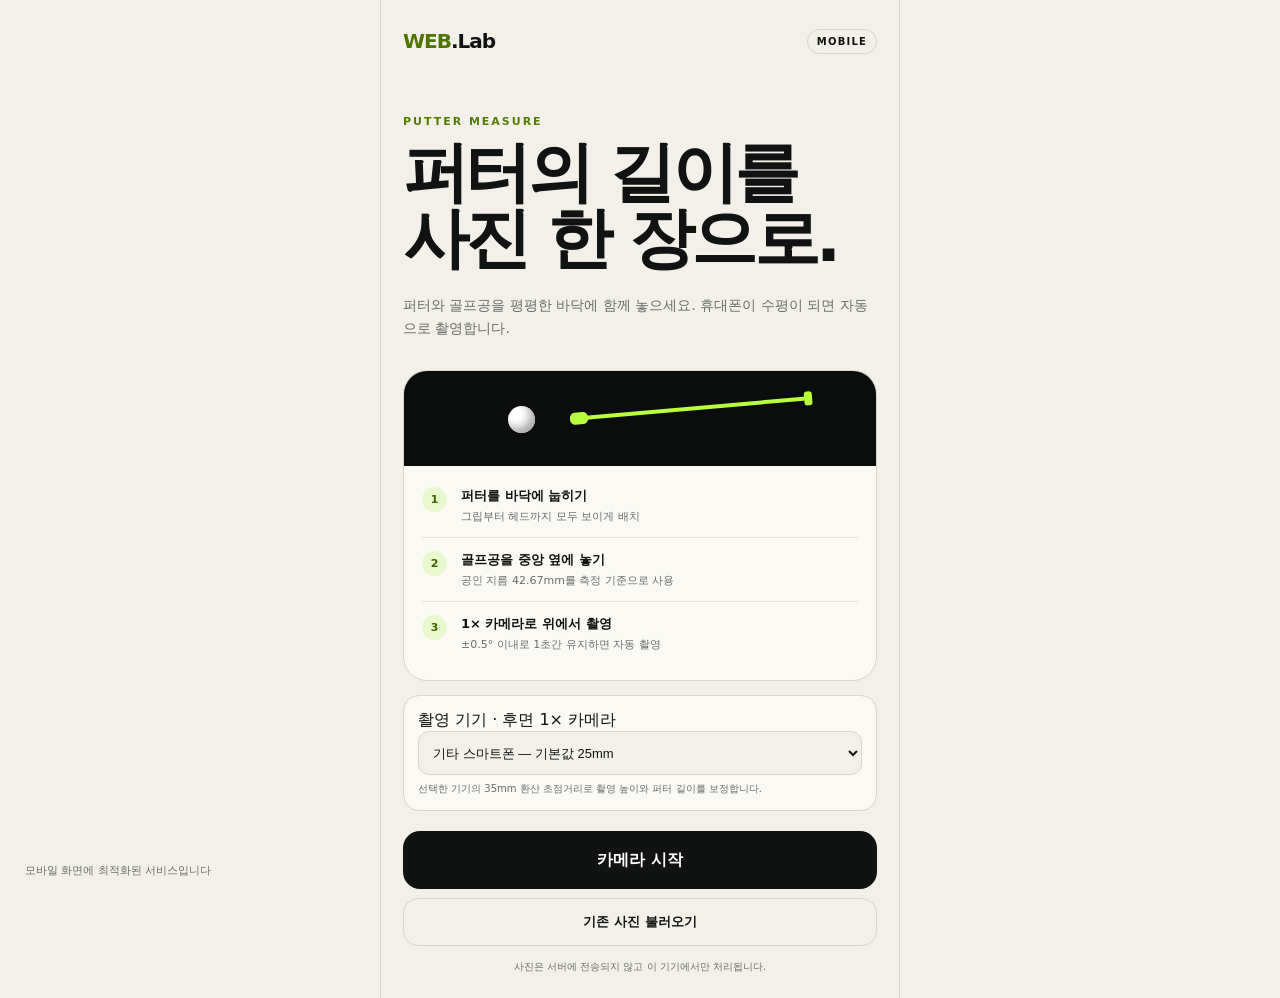
==== index.html @ 3a98b6f4 "Make golf ball detection overlay transparent" ====
<!doctype html>
<html lang="ko">
<head>
  <meta charset="UTF-8">
  <meta name="viewport" content="width=device-width,initial-scale=1,viewport-fit=cover,user-scalable=no">
  <meta name="theme-color" content="#0b0d0c">
  <meta name="description" content="골프공을 기준으로 퍼터 길이를 측정하는 모바일 웹앱">
  <title>WEB.Lab — Putter Measure</title>
  <link rel="stylesheet" href="style.css?v=20260813-3">
  <link rel="stylesheet" href="measure-large.css?v=2">
  <style>.ball-confirm{margin-top:12px;padding:14px;border:1px solid #a7c66a;border-radius:16px;background:#effbd9}.ball-confirm>span{display:block;margin-bottom:8px;font-size:12px;font-weight:750}.size-control{display:grid!important;grid-template-columns:auto 1fr auto!important;align-items:center;gap:8px!important;margin-bottom:12px}.size-control label,.size-control output{font-size:11px;font-weight:800}.size-control input{width:100%;accent-color:#456d00}.ball-confirm>.confirm-actions{display:grid;grid-template-columns:repeat(2,1fr);gap:6px}.ball-confirm .compact{min-height:40px;margin:0;padding:0 7px;border-radius:11px;font-size:11px}.ball-confirm .primary{background:#456d00}</style>
  <style>.file-picker{position:relative;overflow:hidden}.file-picker input{display:block!important;position:absolute;inset:0;width:100%;height:100%;margin:0;opacity:0;cursor:pointer;font-size:100px}.device-field{margin-top:14px;padding:14px;border:1px solid var(--line);border-radius:16px;background:#faf9f4}.device-field label{margin-bottom:8px}.device-field select,.device-field input{width:100%;min-height:44px;padding:0 10px;border:1px solid var(--line);border-radius:11px;background:var(--bg);color:var(--ink);font-size:13px}.device-field small{display:block;margin-top:7px;color:var(--muted);font-size:10px;line-height:1.4}.device-field .custom-focal{margin-top:8px}.height-result{margin-top:12px;padding:16px;border-radius:16px;background:#e9f8ce;color:#294600}.height-result div{display:flex;justify-content:space-between;gap:15px;padding:5px 0;font-size:12px}.height-result b{font-variant-numeric:tabular-nums}.adjust-panel{margin-top:12px;padding:14px;border:1px solid #ffc2b3;border-radius:16px;background:#fff0eb}.adjust-panel b,.adjust-panel span{display:block}.adjust-panel b{font-size:13px}.adjust-panel span{margin-top:5px;color:#76584f;font-size:11px;line-height:1.45}.adjust-panel .primary{margin-top:12px;min-height:48px;background:#e94f2a}.adjust-panel .primary:disabled{opacity:.48;cursor:not-allowed}.canvas-wrap.adjusting{box-shadow:0 0 0 3px #ff633f}.canvas-wrap.adjusting canvas{cursor:grab}.canvas-wrap.adjusting canvas:active{cursor:grabbing}</style>
  <style>.tap-hint[hidden]{display:none!important}</style>
</head>
<body>
  <main>
    <section id="homeScreen" class="screen home active">
      <header><div class="brand"><b>WEB</b>.Lab</div><span class="badge">MOBILE</span></header>
      <div class="hero-copy">
        <p class="eyebrow">PUTTER MEASURE</p>
        <h1>퍼터의 길이를<br>사진 한 장으로.</h1>
        <p>퍼터와 골프공을 평평한 바닥에 함께 놓으세요. 휴대폰이 수평이 되면 자동으로 촬영합니다.</p>
      </div>
      <div class="setup-card">
        <div class="setup-visual" aria-hidden="true"><span class="ball"></span><span class="putter"></span></div>
        <ol>
          <li><b>퍼터를 바닥에 눕히기</b><span>그립부터 헤드까지 모두 보이게 배치</span></li>
          <li><b>골프공을 중앙 옆에 놓기</b><span>공인 지름 42.67mm를 측정 기준으로 사용</span></li>
          <li><b>1× 카메라로 위에서 촬영</b><span>±0.5° 이내로 1초간 유지하면 자동 촬영</span></li>
        </ol>
      </div>
      <div class="device-field"><label for="deviceModel">촬영 기기 · 후면 1× 카메라</label><select id="deviceModel"><option value="25">기타 스마트폰 — 기본값 25mm</option><option value="24">iPhone 15/16/17 Pro — 24mm</option><option value="26">iPhone 12~16 일반·Plus — 26mm</option><option value="23">Android 기본 광각 — 23mm</option><option value="custom">직접 입력</option></select><input id="customFocal" class="custom-focal" type="number" min="18" max="40" step="0.1" value="25" inputmode="decimal" hidden aria-label="35mm 환산 초점거리"><small>선택한 기기의 35mm 환산 초점거리로 촬영 높이와 퍼터 길이를 보정합니다.</small></div>
      <button id="startButton" class="primary">카메라 시작</button>
      <label class="secondary file-picker" for="fileInput">기존 사진 불러오기<input id="fileInput" type="file" accept="image/*" aria-label="기존 사진 선택"></label>
      <p class="privacy">사진은 서버에 전송되지 않고 이 기기에서만 처리됩니다.</p>
    </section>

    <section id="cameraScreen" class="screen camera-screen">
      <video id="camera" playsinline muted></video>
      <div class="camera-shade"></div>
      <div class="camera-top"><button id="closeCamera" aria-label="카메라 닫기">×</button><span><b>퍼터 전체와 골프공을</b><br>촬영 테두리 안에 모두 넣어주세요</span></div>
      <div class="frame"><em>이 테두리 안쪽만 촬영됩니다</em><span></span><span></span><span></span><span></span></div>
      <div class="level-wrap">
        <div id="level" class="level"><i></i><b></b></div>
        <strong id="levelTitle">센서 준비 중</strong>
        <span id="levelDetail">휴대폰을 바닥과 평행하게 맞춰주세요</span>
      </div>
      <div id="countdown" class="countdown" aria-live="assertive"></div>
      <div class="camera-actions"><button id="manualCapture" class="shutter" aria-label="수동 촬영"><i></i></button><span>수동 촬영</span></div>
    </section>

    <section id="measureScreen" class="screen measure-screen">
      <header><button id="retakeButton" class="back">‹ 다시 촬영</button><div class="brand"><b>WEB</b>.Lab</div></header>
        <div class="measure-copy"><p class="eyebrow">CALIBRATION</p><h2 id="stepTitle">골프공을 터치하세요</h2><p id="stepHelp">터치점을 중심으로 원형 영역을 만들고 그 안에서 자동으로 찾습니다.</p></div>
        <div id="canvasWrap" class="canvas-wrap"><canvas id="photoCanvas"></canvas><div id="tapHint" class="tap-hint">1</div></div>
        <div id="ballConfirm" class="ball-confirm" hidden><span>초록색 원을 골프공 테두리에 맞춰주세요.</span><div class="size-control"><label for="ballSize">크기</label><input id="ballSize" type="range" min="70" max="130" value="100" step="1"><output id="ballSizeValue">100%</output></div><div class="confirm-actions"><button id="confirmBall" class="primary compact">맞아요</button><button id="retryBall" class="secondary button compact">다시 선택</button></div></div>
        <div id="adjustPanel" class="adjust-panel" hidden><b>퍼터 끝점을 선택하세요</b><span>그립 끝과 헤드 끝을 차례로 선택하세요.</span><button id="confirmPutter" class="primary" disabled>두 점을 선택하면 측정할 수 있습니다</button></div>
      <div class="progress"><i id="progressBar"></i></div>
    </section>

    <section id="resultScreen" class="screen result-screen">
      <header><div class="brand"><b>WEB</b>.Lab</div><span class="badge">RESULT</span></header>
      <p class="eyebrow">MEASURED LENGTH</p>
      <h2>측정 결과</h2>
      <div class="result-card"><span>퍼터 전체 길이</span><strong id="resultCm">—</strong><em>cm</em><div><b id="resultIn">—</b> inch</div></div>
      <div class="height-result"><div><span>추정 촬영 높이</span><b id="estimatedHeight">—</b></div><div><span>보정 전 길이</span><b id="rawLength">—</b></div><div><span>높이 보정</span><b id="correctionRate">—</b></div><div><span>적용 렌즈</span><b id="focalUsed">—</b></div><div><span>공 검출 지름</span><b id="ballPixelDiameter">—</b></div><div><span>퍼터 선택점 거리</span><b id="putterPixelLength">—</b></div></div>
      <div class="accuracy"><b>기기 정보 기반 보정값</b><p>선택한 후면 1× 렌즈 사양으로 촬영 높이를 추정해 골프공의 높이 차이를 보정했습니다. 실제 스트림 크롭과 공 크기에 따라 오차가 발생할 수 있습니다.</p></div>
      <button id="newMeasure" class="primary">다시 측정하기</button>
    </section>
  </main>
  <canvas id="captureCanvas" hidden></canvas>
  <script src="app.v20.js"></script>
</body>
</html>
---- style.css ----
:root{--bg:#f2f0e9;--ink:#101311;--muted:#696e69;--line:#d6d5ce;--green:#b9ff3d;--dark:#0b0d0c;--red:#ff5d55}*{box-sizing:border-box}html,body{margin:0;min-height:100%;background:var(--bg);color:var(--ink);font-family:Inter,Pretendard,"Noto Sans KR",system-ui,sans-serif}button,input{font:inherit}button{cursor:pointer}.screen{display:none;min-height:100dvh;width:min(100%,520px);margin:auto;padding:calc(22px + env(safe-area-inset-top)) 22px calc(24px + env(safe-area-inset-bottom))}.screen.active{display:flex;flex-direction:column}header{display:flex;align-items:center;justify-content:space-between;height:38px}.brand{font-size:20px;font-weight:900;letter-spacing:-1px}.brand b{color:#4e7500}.badge{border:1px solid var(--line);border-radius:99px;padding:6px 9px;font-size:10px;font-weight:800;letter-spacing:.12em}.hero-copy{padding:55px 0 30px}.eyebrow{margin:0 0 12px;color:#547d00;font-size:11px;font-weight:900;letter-spacing:.18em}.hero-copy h1,.measure-copy h2,.result-screen h2{margin:0;letter-spacing:-.055em;line-height:1}.hero-copy h1{font-size:clamp(42px,12vw,66px)}.hero-copy>p:last-child{margin:22px 0 0;color:var(--muted);line-height:1.65;font-size:14px}.setup-card{border:1px solid var(--line);border-radius:24px;background:#faf9f4;overflow:hidden}.setup-visual{position:relative;height:95px;background:var(--dark)}.ball{position:absolute;left:22%;top:35px;width:27px;height:27px;border-radius:50%;background:white;box-shadow:inset -5px -5px 8px #aaa}.putter{position:absolute;left:38%;top:45px;width:48%;height:4px;background:var(--green);transform:rotate(-5deg);transform-origin:left}.putter:before{content:"";position:absolute;left:-13px;top:-4px;width:18px;height:12px;border-radius:5px;background:var(--green)}.putter:after{content:"";position:absolute;right:-3px;top:-5px;width:8px;height:14px;border-radius:3px;background:var(--green)}ol{list-style:none;margin:0;padding:8px 18px 15px;counter-reset:steps}li{position:relative;padding:13px 0 13px 39px;border-bottom:1px solid #e5e3dc;counter-increment:steps}li:last-child{border:0}li:before{content:counter(steps);position:absolute;left:0;top:13px;width:25px;height:25px;border-radius:50%;display:grid;place-items:center;background:#e9f8ce;color:#416400;font-size:11px;font-weight:900}li b,li span{display:block}li b{font-size:13px}li span{margin-top:4px;color:var(--muted);font-size:11px}.primary{width:100%;min-height:58px;margin-top:20px;border:0;border-radius:17px;background:var(--ink);color:white;font-weight:850}.secondary{display:grid;place-items:center;width:100%;min-height:48px;margin-top:9px;border:1px solid var(--line);border-radius:15px;background:transparent;font-size:13px;font-weight:750}.secondary input{display:none}.privacy{text-align:center;color:var(--muted);font-size:10px;margin:14px 0 0}.camera-screen{position:relative;padding:0;overflow:hidden;background:#000;color:white;max-width:none}.camera-screen video{width:100%;height:100dvh;object-fit:cover}.camera-shade{position:absolute;inset:0;background:linear-gradient(#0008,transparent 25%,transparent 70%,#000b);pointer-events:none}.camera-top{position:absolute;top:calc(16px + env(safe-area-inset-top));left:16px;right:16px;display:flex;align-items:center;gap:12px;font-size:12px}.camera-top button{width:42px;height:42px;border:0;border-radius:50%;background:#0008;color:white;font-size:28px}.frame{position:absolute;inset:17% 7% 27%;border:1px dashed #fff8;border-radius:22px}.frame span{position:absolute;width:28px;height:28px;border-color:var(--green)}.frame span:nth-child(1){top:-1px;left:-1px;border-top:3px solid;border-left:3px solid;border-radius:8px 0}.frame span:nth-child(2){top:-1px;right:-1px;border-top:3px solid;border-right:3px solid;border-radius:0 8px}.frame span:nth-child(3){bottom:-1px;left:-1px;border-bottom:3px solid;border-left:3px solid;border-radius:0 0 0 8px}.frame span:nth-child(4){bottom:-1px;right:-1px;border-bottom:3px solid;border-right:3px solid;border-radius:0 0 8px}.level-wrap{position:absolute;left:0;right:0;bottom:150px;text-align:center}.level{position:relative;width:82px;height:82px;margin:auto;border:1px solid #fff8;border-radius:50%;background:#0004}.level:before,.level:after{content:"";position:absolute;background:#fff4}.level:before{left:10px;right:10px;top:50%;height:1px}.level:after{top:10px;bottom:10px;left:50%;width:1px}.level i{position:absolute;left:50%;top:50%;width:22px;height:22px;margin:-11px;border:2px solid white;border-radius:50%;transition:transform .08s}.level b{position:absolute;inset:30px;border-radius:50%;background:var(--red);transition:background .2s}.level.ok b{background:var(--green)}.level-wrap strong,.level-wrap span{display:block}.level-wrap strong{margin-top:10px;font-size:15px}.level-wrap span{margin-top:4px;color:#fffb;font-size:11px}.camera-actions{position:absolute;bottom:calc(22px + env(safe-area-inset-bottom));left:0;right:0;text-align:center}.shutter{width:66px;height:66px;padding:5px;border:2px solid white;border-radius:50%;background:transparent}.shutter i{display:block;width:100%;height:100%;border-radius:50%;background:white}.camera-actions span{display:block;margin-top:5px;font-size:10px;color:#fffb}.countdown{position:absolute;inset:0;display:grid;place-items:center;pointer-events:none;font-size:110px;font-weight:900;text-shadow:0 3px 20px #000}.measure-screen header .back{border:0;background:none;padding:0;color:var(--ink);font-weight:750}.measure-copy{padding:45px 0 18px}.measure-copy h2,.result-screen h2{font-size:30px}.measure-copy>p:last-child{margin:11px 0 0;color:var(--muted);font-size:13px}.canvas-wrap{position:relative;display:grid;place-items:center;min-height:48dvh;border-radius:20px;overflow:hidden;background:#181a18;touch-action:none}.canvas-wrap canvas{display:block;max-width:100%;max-height:55dvh}.tap-hint{position:absolute;left:12px;bottom:12px;width:31px;height:31px;border-radius:50%;display:grid;place-items:center;background:var(--green);font-size:12px;font-weight:900}.progress{height:4px;margin-top:16px;border-radius:4px;background:var(--line);overflow:hidden}.progress i{display:block;width:0;height:100%;background:#628f00;transition:width .2s}.measure-actions{display:flex;gap:8px}.measure-actions .button{margin-top:12px;min-height:44px}.result-screen{justify-content:flex-start}.result-screen>.eyebrow{margin-top:65px}.result-screen h2{margin-bottom:28px}.result-card{padding:28px;border-radius:24px;background:var(--dark);color:white}.result-card>span{display:block;color:#fff9;font-size:12px}.result-card>strong{display:inline-block;margin-top:22px;font-size:72px;line-height:.9;letter-spacing:-.07em}.result-card>em{margin-left:8px;color:var(--green);font-size:18px;font-style:normal;font-weight:900}.result-card>div{margin-top:20px;padding-top:16px;border-top:1px solid #fff3;color:#fff9}.result-card>div b{color:white}.accuracy{margin-top:15px;padding:18px;border:1px solid var(--line);border-radius:18px}.accuracy b{font-size:12px}.accuracy p{margin:7px 0 0;color:var(--muted);font-size:11px;line-height:1.55}.result-screen .primary{margin-top:auto}@media(min-width:700px){body:before{content:"모바일 화면에 최적화된 서비스입니다";position:fixed;left:25px;bottom:22px;color:var(--muted);font-size:11px}.screen{border-left:1px solid var(--line);border-right:1px solid var(--line)}}
---- measure-large.css ----
.measure-screen {
  width: min(100%, 760px);
  padding-left: 12px;
  padding-right: 12px;
}

.measure-copy {
  padding: 22px 4px 12px;
}

.measure-copy > p:last-child {
  margin-top: 8px;
}

.canvas-wrap {
  min-height: 0;
}

.canvas-wrap canvas {
  max-height: 72dvh;
}

.tap-hint {
  width: 38px;
  height: 38px;
  font-size: 14px;
}

.camera-top span {
  line-height: 1.35;
}

.camera-top span b {
  color: var(--green);
  font-size: 14px;
}

.frame > em {
  position: absolute;
  top: 10px;
  left: 50%;
  padding: 6px 10px;
  border-radius: 99px;
  background: rgba(0, 0, 0, .62);
  color: white;
  font-size: 10px;
  font-style: normal;
  font-weight: 800;
  white-space: nowrap;
  transform: translateX(-50%);
}
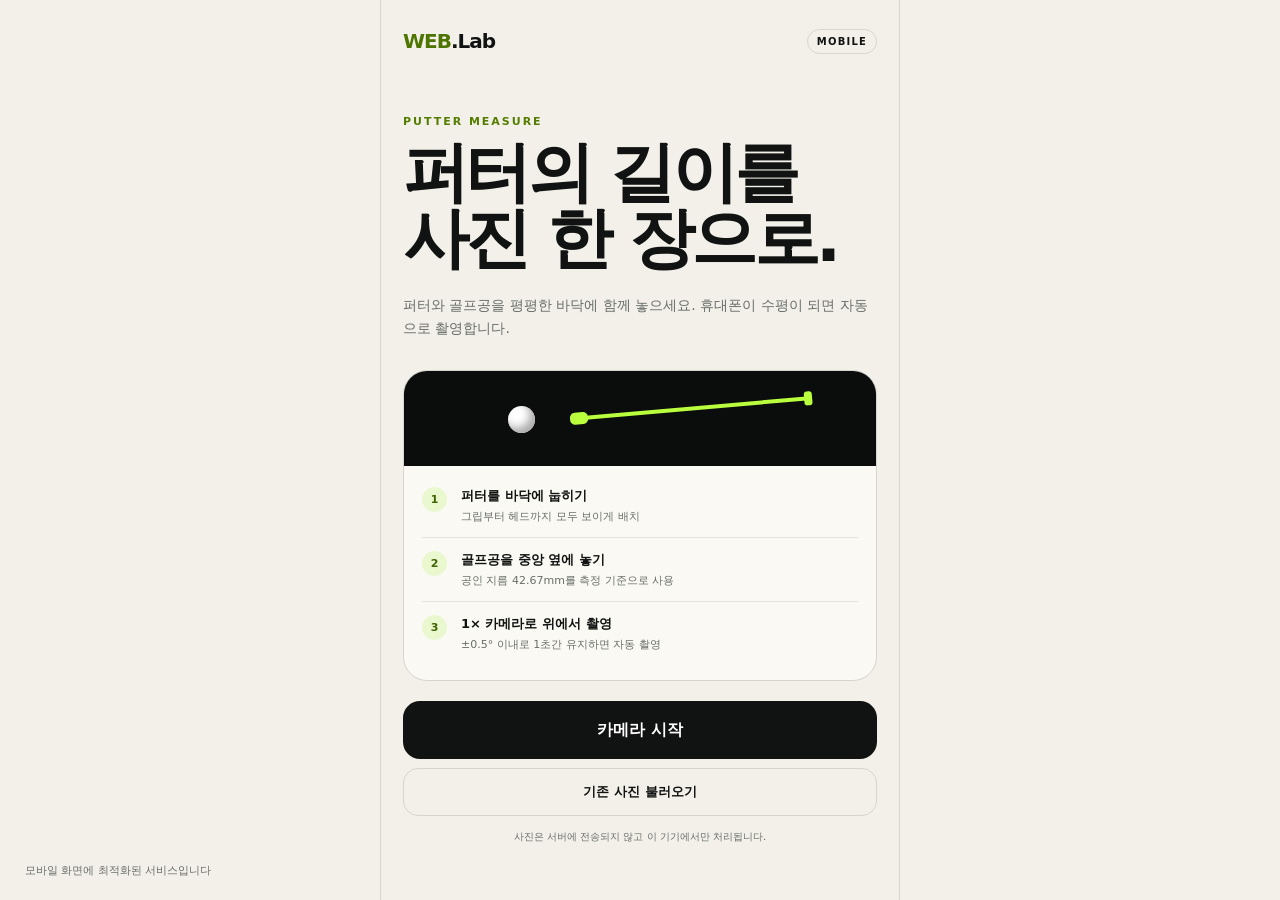
==== commit fc4fc2f1: "Remove camera height correction" ====
--- a/index.html
+++ b/index.html
@@ -9,7 +9,7 @@
   <link rel="stylesheet" href="style.css?v=20260813-3">
   <link rel="stylesheet" href="measure-large.css?v=2">
   <style>.ball-confirm{margin-top:12px;padding:14px;border:1px solid #a7c66a;border-radius:16px;background:#effbd9}.ball-confirm>span{display:block;margin-bottom:8px;font-size:12px;font-weight:750}.size-control{display:grid!important;grid-template-columns:auto 1fr auto!important;align-items:center;gap:8px!important;margin-bottom:12px}.size-control label,.size-control output{font-size:11px;font-weight:800}.size-control input{width:100%;accent-color:#456d00}.ball-confirm>.confirm-actions{display:grid;grid-template-columns:repeat(2,1fr);gap:6px}.ball-confirm .compact{min-height:40px;margin:0;padding:0 7px;border-radius:11px;font-size:11px}.ball-confirm .primary{background:#456d00}</style>
-  <style>.file-picker{position:relative;overflow:hidden}.file-picker input{display:block!important;position:absolute;inset:0;width:100%;height:100%;margin:0;opacity:0;cursor:pointer;font-size:100px}.device-field{margin-top:14px;padding:14px;border:1px solid var(--line);border-radius:16px;background:#faf9f4}.device-field label{margin-bottom:8px}.device-field select,.device-field input{width:100%;min-height:44px;padding:0 10px;border:1px solid var(--line);border-radius:11px;background:var(--bg);color:var(--ink);font-size:13px}.device-field small{display:block;margin-top:7px;color:var(--muted);font-size:10px;line-height:1.4}.device-field .custom-focal{margin-top:8px}.height-result{margin-top:12px;padding:16px;border-radius:16px;background:#e9f8ce;color:#294600}.height-result div{display:flex;justify-content:space-between;gap:15px;padding:5px 0;font-size:12px}.height-result b{font-variant-numeric:tabular-nums}.adjust-panel{margin-top:12px;padding:14px;border:1px solid #ffc2b3;border-radius:16px;background:#fff0eb}.adjust-panel b,.adjust-panel span{display:block}.adjust-panel b{font-size:13px}.adjust-panel span{margin-top:5px;color:#76584f;font-size:11px;line-height:1.45}.adjust-panel .primary{margin-top:12px;min-height:48px;background:#e94f2a}.adjust-panel .primary:disabled{opacity:.48;cursor:not-allowed}.canvas-wrap.adjusting{box-shadow:0 0 0 3px #ff633f}.canvas-wrap.adjusting canvas{cursor:grab}.canvas-wrap.adjusting canvas:active{cursor:grabbing}</style>
+  <style>.file-picker{position:relative;overflow:hidden}.file-picker input{display:block!important;position:absolute;inset:0;width:100%;height:100%;margin:0;opacity:0;cursor:pointer;font-size:100px}.diagnostic-result{margin-top:12px;padding:16px;border-radius:16px;background:#e9f8ce;color:#294600}.diagnostic-result div{display:flex;justify-content:space-between;gap:15px;padding:5px 0;font-size:12px}.diagnostic-result b{font-variant-numeric:tabular-nums}.adjust-panel{margin-top:12px;padding:14px;border:1px solid #ffc2b3;border-radius:16px;background:#fff0eb}.adjust-panel b,.adjust-panel span{display:block}.adjust-panel b{font-size:13px}.adjust-panel span{margin-top:5px;color:#76584f;font-size:11px;line-height:1.45}.adjust-panel .primary{margin-top:12px;min-height:48px;background:#e94f2a}.adjust-panel .primary:disabled{opacity:.48;cursor:not-allowed}.canvas-wrap.adjusting{box-shadow:0 0 0 3px #ff633f}.canvas-wrap.adjusting canvas{cursor:grab}.canvas-wrap.adjusting canvas:active{cursor:grabbing}</style>
   <style>.tap-hint[hidden]{display:none!important}</style>
 </head>
 <body>
@@ -29,7 +29,6 @@
           <li><b>1× 카메라로 위에서 촬영</b><span>±0.5° 이내로 1초간 유지하면 자동 촬영</span></li>
         </ol>
       </div>
-      <div class="device-field"><label for="deviceModel">촬영 기기 · 후면 1× 카메라</label><select id="deviceModel"><option value="25">기타 스마트폰 — 기본값 25mm</option><option value="24">iPhone 15/16/17 Pro — 24mm</option><option value="26">iPhone 12~16 일반·Plus — 26mm</option><option value="23">Android 기본 광각 — 23mm</option><option value="custom">직접 입력</option></select><input id="customFocal" class="custom-focal" type="number" min="18" max="40" step="0.1" value="25" inputmode="decimal" hidden aria-label="35mm 환산 초점거리"><small>선택한 기기의 35mm 환산 초점거리로 촬영 높이와 퍼터 길이를 보정합니다.</small></div>
       <button id="startButton" class="primary">카메라 시작</button>
       <label class="secondary file-picker" for="fileInput">기존 사진 불러오기<input id="fileInput" type="file" accept="image/*" aria-label="기존 사진 선택"></label>
       <p class="privacy">사진은 서버에 전송되지 않고 이 기기에서만 처리됩니다.</p>
@@ -63,12 +62,12 @@
       <p class="eyebrow">MEASURED LENGTH</p>
       <h2>측정 결과</h2>
       <div class="result-card"><span>퍼터 전체 길이</span><strong id="resultCm">—</strong><em>cm</em><div><b id="resultIn">—</b> inch</div></div>
-      <div class="height-result"><div><span>추정 촬영 높이</span><b id="estimatedHeight">—</b></div><div><span>보정 전 길이</span><b id="rawLength">—</b></div><div><span>높이 보정</span><b id="correctionRate">—</b></div><div><span>적용 렌즈</span><b id="focalUsed">—</b></div><div><span>공 검출 지름</span><b id="ballPixelDiameter">—</b></div><div><span>퍼터 선택점 거리</span><b id="putterPixelLength">—</b></div></div>
-      <div class="accuracy"><b>기기 정보 기반 보정값</b><p>선택한 후면 1× 렌즈 사양으로 촬영 높이를 추정해 골프공의 높이 차이를 보정했습니다. 실제 스트림 크롭과 공 크기에 따라 오차가 발생할 수 있습니다.</p></div>
+      <div class="diagnostic-result"><div><span>공 검출 지름</span><b id="ballPixelDiameter">—</b></div><div><span>퍼터 선택점 거리</span><b id="putterPixelLength">—</b></div></div>
+      <div class="accuracy"><b>골프공 기준 비율 측정</b><p>골프공의 실제 지름 42.67mm와 이미지 속 픽셀 비율을 사용해 퍼터 길이를 계산합니다.</p></div>
       <button id="newMeasure" class="primary">다시 측정하기</button>
     </section>
   </main>
   <canvas id="captureCanvas" hidden></canvas>
-  <script src="app.v20.js"></script>
+  <script src="app.v23.js"></script>
 </body>
 </html>
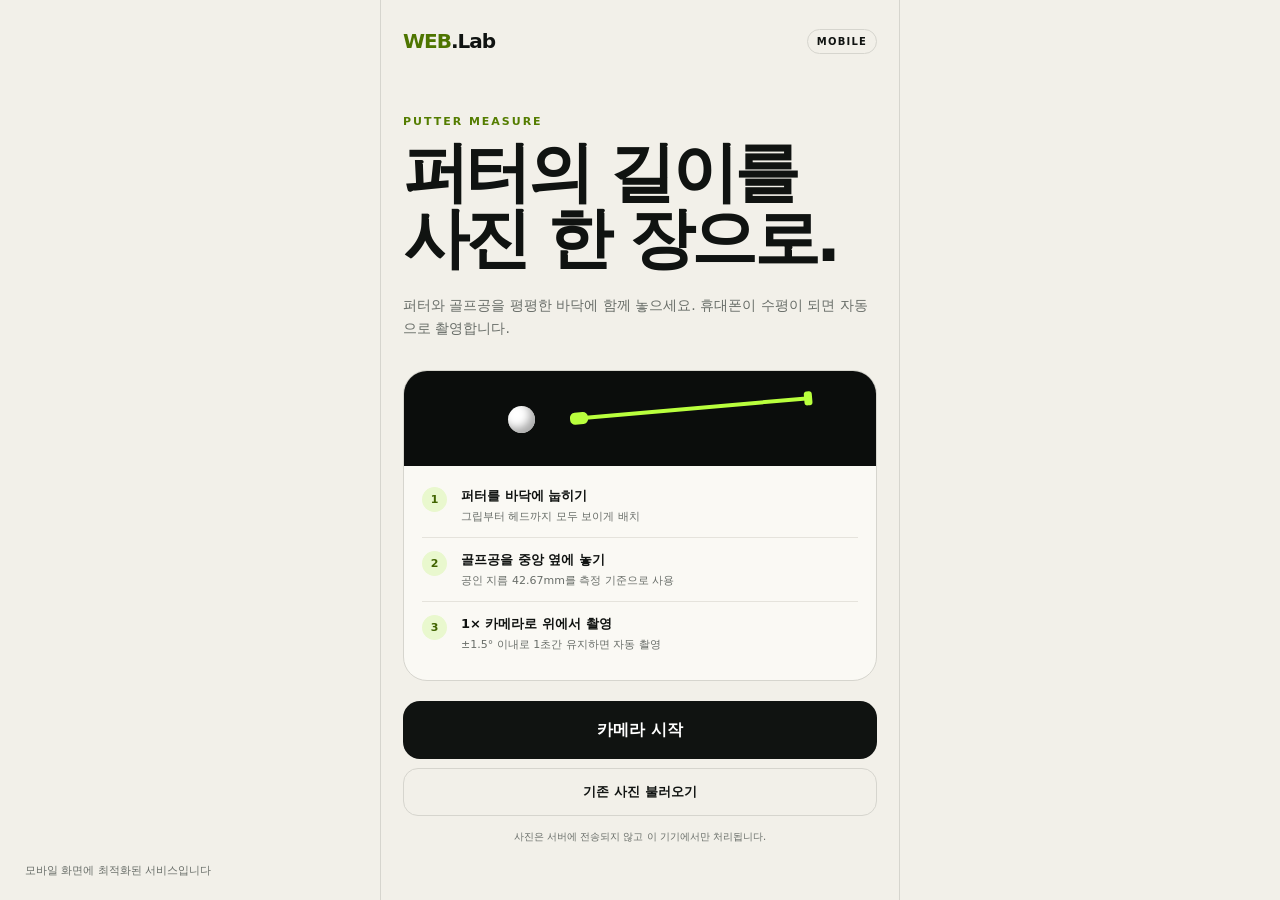
==== commit 93401d38: "Synchronize documentation with current workflow" ====
--- a/index.html
+++ b/index.html
@@ -7,7 +7,7 @@
   <meta name="description" content="골프공을 기준으로 퍼터 길이를 측정하는 모바일 웹앱">
   <title>WEB.Lab — Putter Measure</title>
   <link rel="stylesheet" href="style.css?v=20260813-3">
-  <link rel="stylesheet" href="measure-large.css?v=2">
+  <link rel="stylesheet" href="measure-large.css?v=3">
   <style>.ball-confirm{margin-top:12px;padding:14px;border:1px solid #a7c66a;border-radius:16px;background:#effbd9}.ball-confirm>span{display:block;margin-bottom:8px;font-size:12px;font-weight:750}.size-control{display:grid!important;grid-template-columns:auto 1fr auto!important;align-items:center;gap:8px!important;margin-bottom:12px}.size-control label,.size-control output{font-size:11px;font-weight:800}.size-control input{width:100%;accent-color:#456d00}.ball-confirm>.confirm-actions{display:grid;grid-template-columns:repeat(2,1fr);gap:6px}.ball-confirm .compact{min-height:40px;margin:0;padding:0 7px;border-radius:11px;font-size:11px}.ball-confirm .primary{background:#456d00}</style>
   <style>.file-picker{position:relative;overflow:hidden}.file-picker input{display:block!important;position:absolute;inset:0;width:100%;height:100%;margin:0;opacity:0;cursor:pointer;font-size:100px}.diagnostic-result{margin-top:12px;padding:16px;border-radius:16px;background:#e9f8ce;color:#294600}.diagnostic-result div{display:flex;justify-content:space-between;gap:15px;padding:5px 0;font-size:12px}.diagnostic-result b{font-variant-numeric:tabular-nums}.adjust-panel{margin-top:12px;padding:14px;border:1px solid #ffc2b3;border-radius:16px;background:#fff0eb}.adjust-panel b,.adjust-panel span{display:block}.adjust-panel b{font-size:13px}.adjust-panel span{margin-top:5px;color:#76584f;font-size:11px;line-height:1.45}.adjust-panel .primary{margin-top:12px;min-height:48px;background:#e94f2a}.adjust-panel .primary:disabled{opacity:.48;cursor:not-allowed}.canvas-wrap.adjusting{box-shadow:0 0 0 3px #ff633f}.canvas-wrap.adjusting canvas{cursor:grab}.canvas-wrap.adjusting canvas:active{cursor:grabbing}</style>
   <style>.tap-hint[hidden]{display:none!important}</style>
@@ -26,7 +26,7 @@
         <ol>
           <li><b>퍼터를 바닥에 눕히기</b><span>그립부터 헤드까지 모두 보이게 배치</span></li>
           <li><b>골프공을 중앙 옆에 놓기</b><span>공인 지름 42.67mm를 측정 기준으로 사용</span></li>
-          <li><b>1× 카메라로 위에서 촬영</b><span>±0.5° 이내로 1초간 유지하면 자동 촬영</span></li>
+          <li><b>1× 카메라로 위에서 촬영</b><span>±1.5° 이내로 1초간 유지하면 자동 촬영</span></li>
         </ol>
       </div>
       <button id="startButton" class="primary">카메라 시작</button>
@@ -45,7 +45,6 @@
         <span id="levelDetail">휴대폰을 바닥과 평행하게 맞춰주세요</span>
       </div>
       <div id="countdown" class="countdown" aria-live="assertive"></div>
-      <div class="camera-actions"><button id="manualCapture" class="shutter" aria-label="수동 촬영"><i></i></button><span>수동 촬영</span></div>
     </section>
 
     <section id="measureScreen" class="screen measure-screen">
@@ -68,6 +67,6 @@
     </section>
   </main>
   <canvas id="captureCanvas" hidden></canvas>
-  <script src="app.v23.js"></script>
+  <script src="app.v24.js"></script>
 </body>
 </html>
--- a/measure-large.css
+++ b/measure-large.css
@@ -49,3 +49,8 @@
   white-space: nowrap;
   transform: translateX(-50%);
 }
+
+.camera-screen .level-wrap {
+  bottom: calc(24px + env(safe-area-inset-bottom));
+  padding: 14px 18px;
+}
